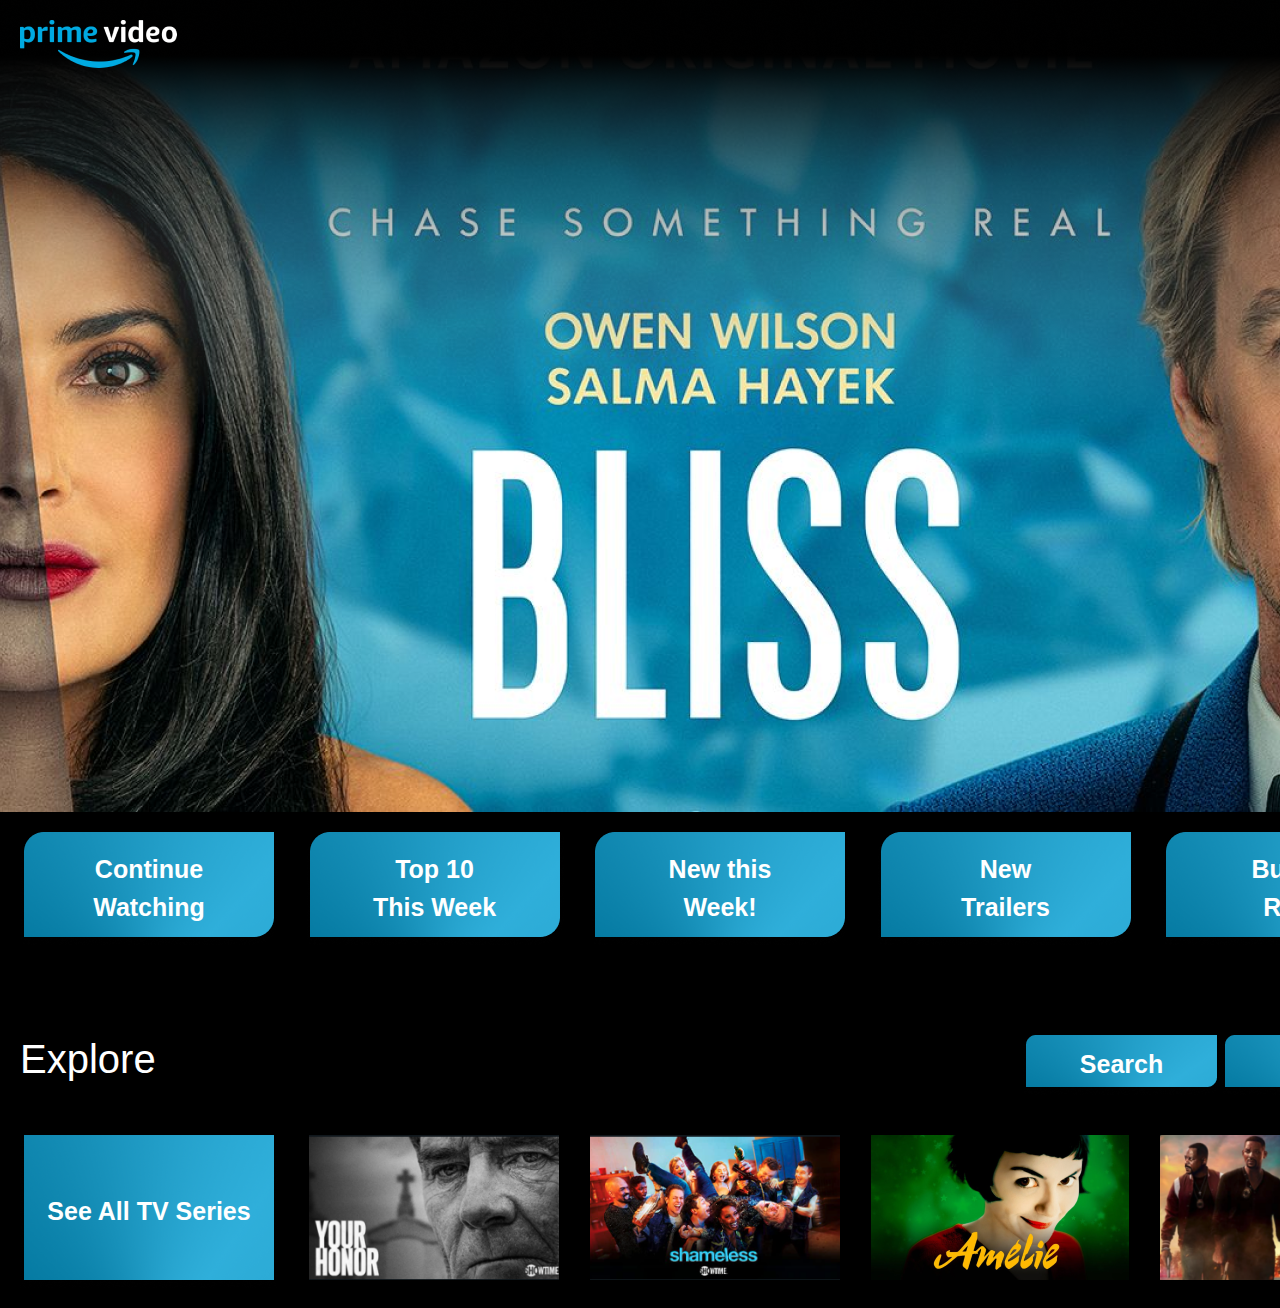
==== index.html @ 33a6c813 "updated HTML based on high fidelity prototype" ====
<!DOCTYPE html>
<html lang="en">
<head>
    <meta charset="UTF-8">
    <meta http-equiv="X-UA-Compatible" content="IE=edge">
    <meta name="viewport" content="width=device-width, initial-scale=1.0">

    <!-- Bootstrap CSS -->
    <link rel="stylesheet" href="https://stackpath.bootstrapcdn.com/bootstrap/4.4.1/css/bootstrap.min.css" integrity="sha384-Vkoo8x4CGsO3+Hhxv8T/Q5PaXtkKtu6ug5TOeNV6gBiFeWPGFN9MuhOf23Q9Ifjh" crossorigin="anonymous">
    <link rel="stylesheet" type="text/css" href="css/style.css">

    <title>Amazon Prime</title>
</head>
<body>
    <div class="main">
        <div class="hero">
            <div class="logo"><img src="images/logo.png"></div>
            <div class="settings"><img src="images/settings.png"></div>
        </div>
        <div class="featured">
            <div class="continuewatching"><a href="#">Continue<br/>Watching</a></div>
            <div class="top10thisweek"><a href="#">Top 10<br/>This Week</a></div>
            <div class="newthisweek"><a href="#">New this<br/>Week!</a></div>
            <div class="newtrailers"><a href="#">New<br/>Trailers</a></div>
            <div class="buyorrent"><a href="#">Buy or<br/>Rent</a></div>
        </div>
        <div class="topheader">
            <div class="topheaderexplore"><h1>Explore</h1></div>
            <div class="topheaderbuttons">
                <div class="search"><a href="#">Search</a></div>
                <div class="filter"><a href="#">Filter</a></div>
            </div>
        </div>
        <div class="tvseries">
            <div class="seealltvseries"><a href="#">See All TV Series</a></div>
            <div class="title"><img src="images/continueWatching/1.png"></div>
            <div class="title"><img src="images/continueWatching/2.png"></div>
            <div class="title"><img src="images/continueWatching/3.png"></div>
            <div class="title"><img src="images/continueWatching/4.png"></div>
        </div>


    </div>
    
    <script src="https://code.jquery.com/jquery-3.4.1.slim.min.js" integrity="sha384-J6qa4849blE2+poT4WnyKhv5vZF5SrPo0iEjwBvKU7imGFAV0wwj1yYfoRSJoZ+n" crossorigin="anonymous"></script>
    <script src="https://cdn.jsdelivr.net/npm/popper.js@1.16.0/dist/umd/popper.min.js" integrity="sha384-Q6E9RHvbIyZFJoft+2mJbHaEWldlvI9IOYy5n3zV9zzTtmI3UksdQRVvoxMfooAo" crossorigin="anonymous"></script>
    <script src="https://stackpath.bootstrapcdn.com/bootstrap/4.4.1/js/bootstrap.min.js" integrity="sha384-wfSDF2E50Y2D1uUdj0O3uMBJnjuUD4Ih7YwaYd1iqfktj0Uod8GCExl3Og8ifwB6" crossorigin="anonymous"></script>
</body>
</html>
---- css/style.css ----
/* our css*/



body {
    background-color: black;
    color: white;
}

.main {
    width: 1440px;
}

.hero {
    height: 812px;
    display: flex;
    flex-direction: row;
    align-items: flex-start;
    justify-content: space-between;
    padding: 20px;
    background-image: url(../images/hero.png);
}

.featured {
    display: flex;
    flex-direction: row;
    align-items: flex-start;
    justify-content: space-between;
    padding: 20px;
}

.featured a {
    font-size: 25px;
    color: white;
    font-weight: bold;
    text-align: center;
    text-decoration: none;

}

.continuewatching, .top10thisweek, .newthisweek, .newtrailers, .buyorrent {
    height: 113px;
    width: 258px;
    background-image: url(../images/lrgbutton.png);
    display: flex;
    align-items: center;
    justify-content: center;
    cursor: pointer;

}

.topheader {
    margin-top: 50px;
    display: flex;
    flex-direction: row;
    align-items: flex-start;
    justify-content: space-between;
    padding: 20px;

}

.topheaderbuttons {
    display: flex;
    flex-direction: row;
    align-items: flex-start;
    justify-content: flex-end; 
}

.topheaderbuttons a {
    font-size: 25px;
    color: white;
    font-weight: bold;
    text-align: center;
    text-decoration: none;

}

.search, .filter {
    background-image: url(../images/button.png);
    height: 60px;
    width: 199px;
    display: flex;
    align-items: center;
    justify-content: center;
    cursor: pointer;
}

.tvseries {
    display: flex;
    flex-direction: row;
    align-items: flex-start;
    justify-content: space-between;
    padding: 20px;
}

.tvseries a {
    font-size: 25px;
    color: white;
    font-weight: bold;
    text-align: center;
    text-decoration: none;

}

.seealltvseries {
    height: 153px;
    width: 258px;
    background-image: url(../images/seeall.png);
    display: flex;
    align-items: center;
    justify-content: center;
    cursor: pointer;

}
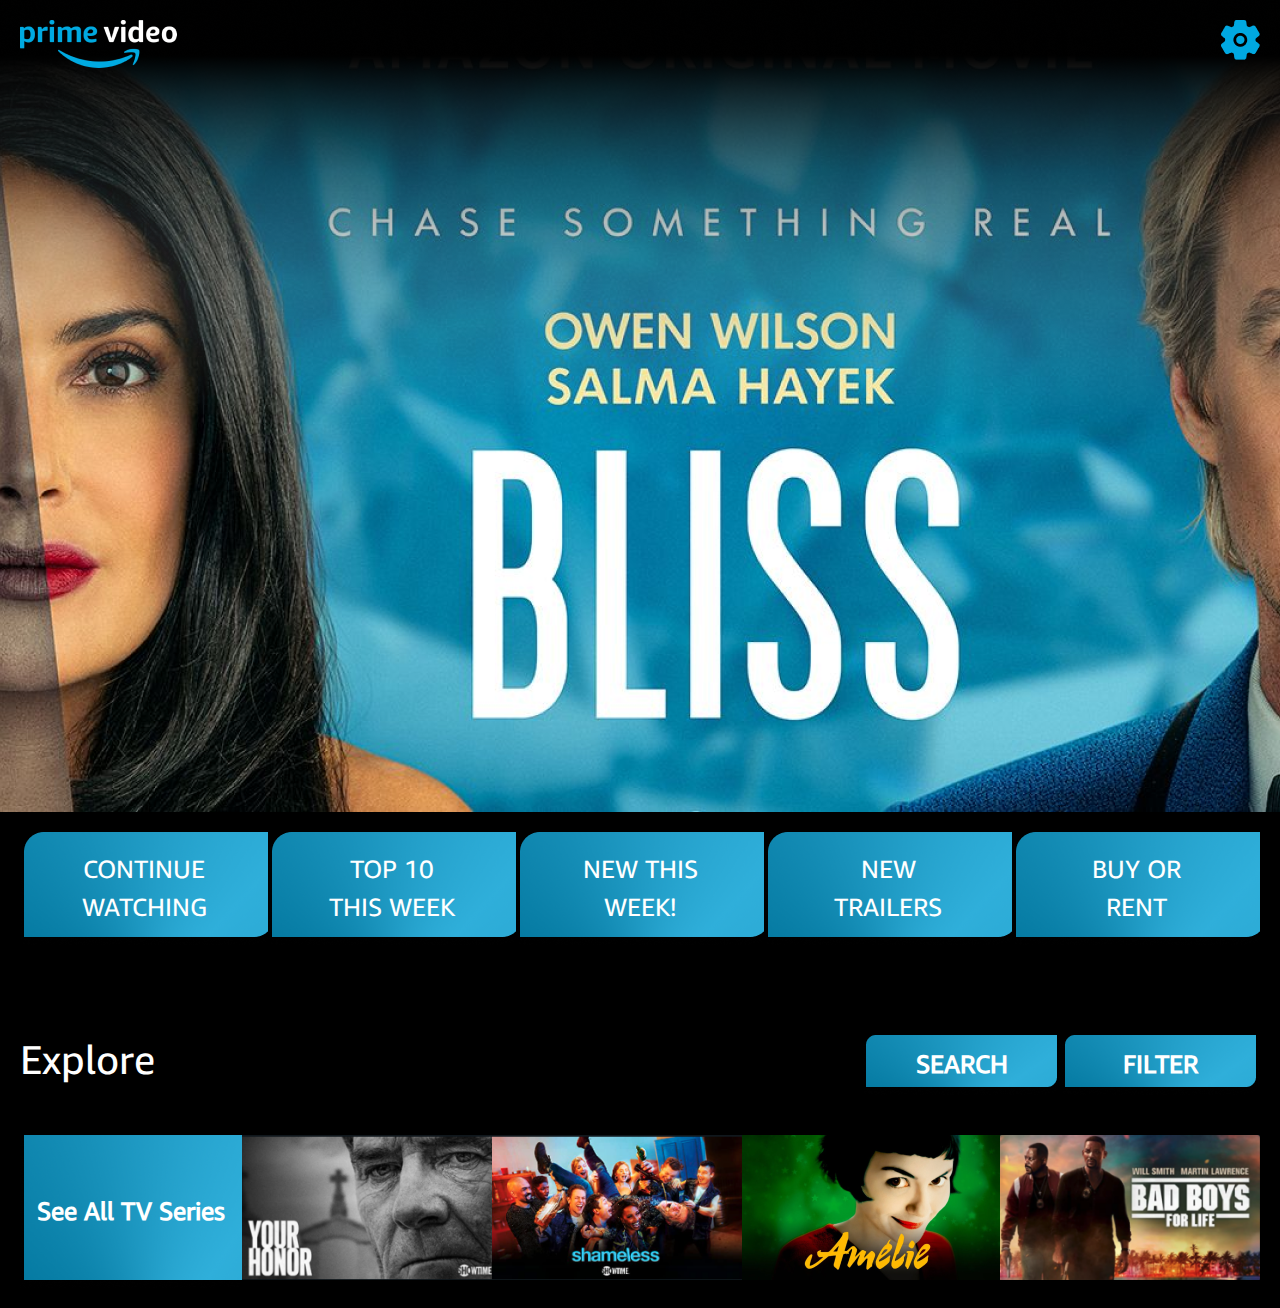
==== commit b0785dc1: "changed width for demonstration purposes" ====
--- a/index.html
+++ b/index.html
@@ -18,17 +18,17 @@
             <div class="settings"><img src="images/settings.png"></div>
         </div>
         <div class="featured">
-            <div class="continuewatching"><a href="#">Continue<br/>Watching</a></div>
-            <div class="top10thisweek"><a href="#">Top 10<br/>This Week</a></div>
-            <div class="newthisweek"><a href="#">New this<br/>Week!</a></div>
-            <div class="newtrailers"><a href="#">New<br/>Trailers</a></div>
-            <div class="buyorrent"><a href="#">Buy or<br/>Rent</a></div>
+            <div class="continuewatching"><a href="#">CONTINUE<br/>WATCHING</a></div>
+            <div class="top10thisweek"><a href="#">TOP 10<br/>THIS WEEK</a></div>
+            <div class="newthisweek"><a href="#">NEW THIS<br/>WEEK!</a></div>
+            <div class="newtrailers"><a href="#">NEW<br/>TRAILERS</a></div>
+            <div class="buyorrent"><a href="#">BUY OR<br/>RENT</a></div>
         </div>
         <div class="topheader">
             <div class="topheaderexplore"><h1>Explore</h1></div>
             <div class="topheaderbuttons">
-                <div class="search"><a href="#">Search</a></div>
-                <div class="filter"><a href="#">Filter</a></div>
+                <div class="search"><a href="#">SEARCH</a></div>
+                <div class="filter"><a href="#">FILTER</a></div>
             </div>
         </div>
         <div class="tvseries">
--- a/css/style.css
+++ b/css/style.css
@@ -1,14 +1,22 @@
 /* our css*/
 
-
+@font-face {
+    font-family: 'EmberRegular';
+    src: url('../images/webfonts/AmazonEmber_W_Rg.eot');
+    src: url('../images/webfonts/AmazonEmber_W_Rg.eot?#iefix') format('embedded-opentype'),
+         url('../images/webfonts/AmazonEmber_W_Rg.woff') format('woff');
+    font-weight: normal;
+    font-style: normal;
+}
 
 body {
     background-color: black;
     color: white;
+    font-family: 'EmberRegular';
 }
 
 .main {
-    width: 1440px;
+
 }
 
 .hero {
@@ -32,7 +40,7 @@
 .featured a {
     font-size: 25px;
     color: white;
-    font-weight: bold;
+
     text-align: center;
     text-decoration: none;
 
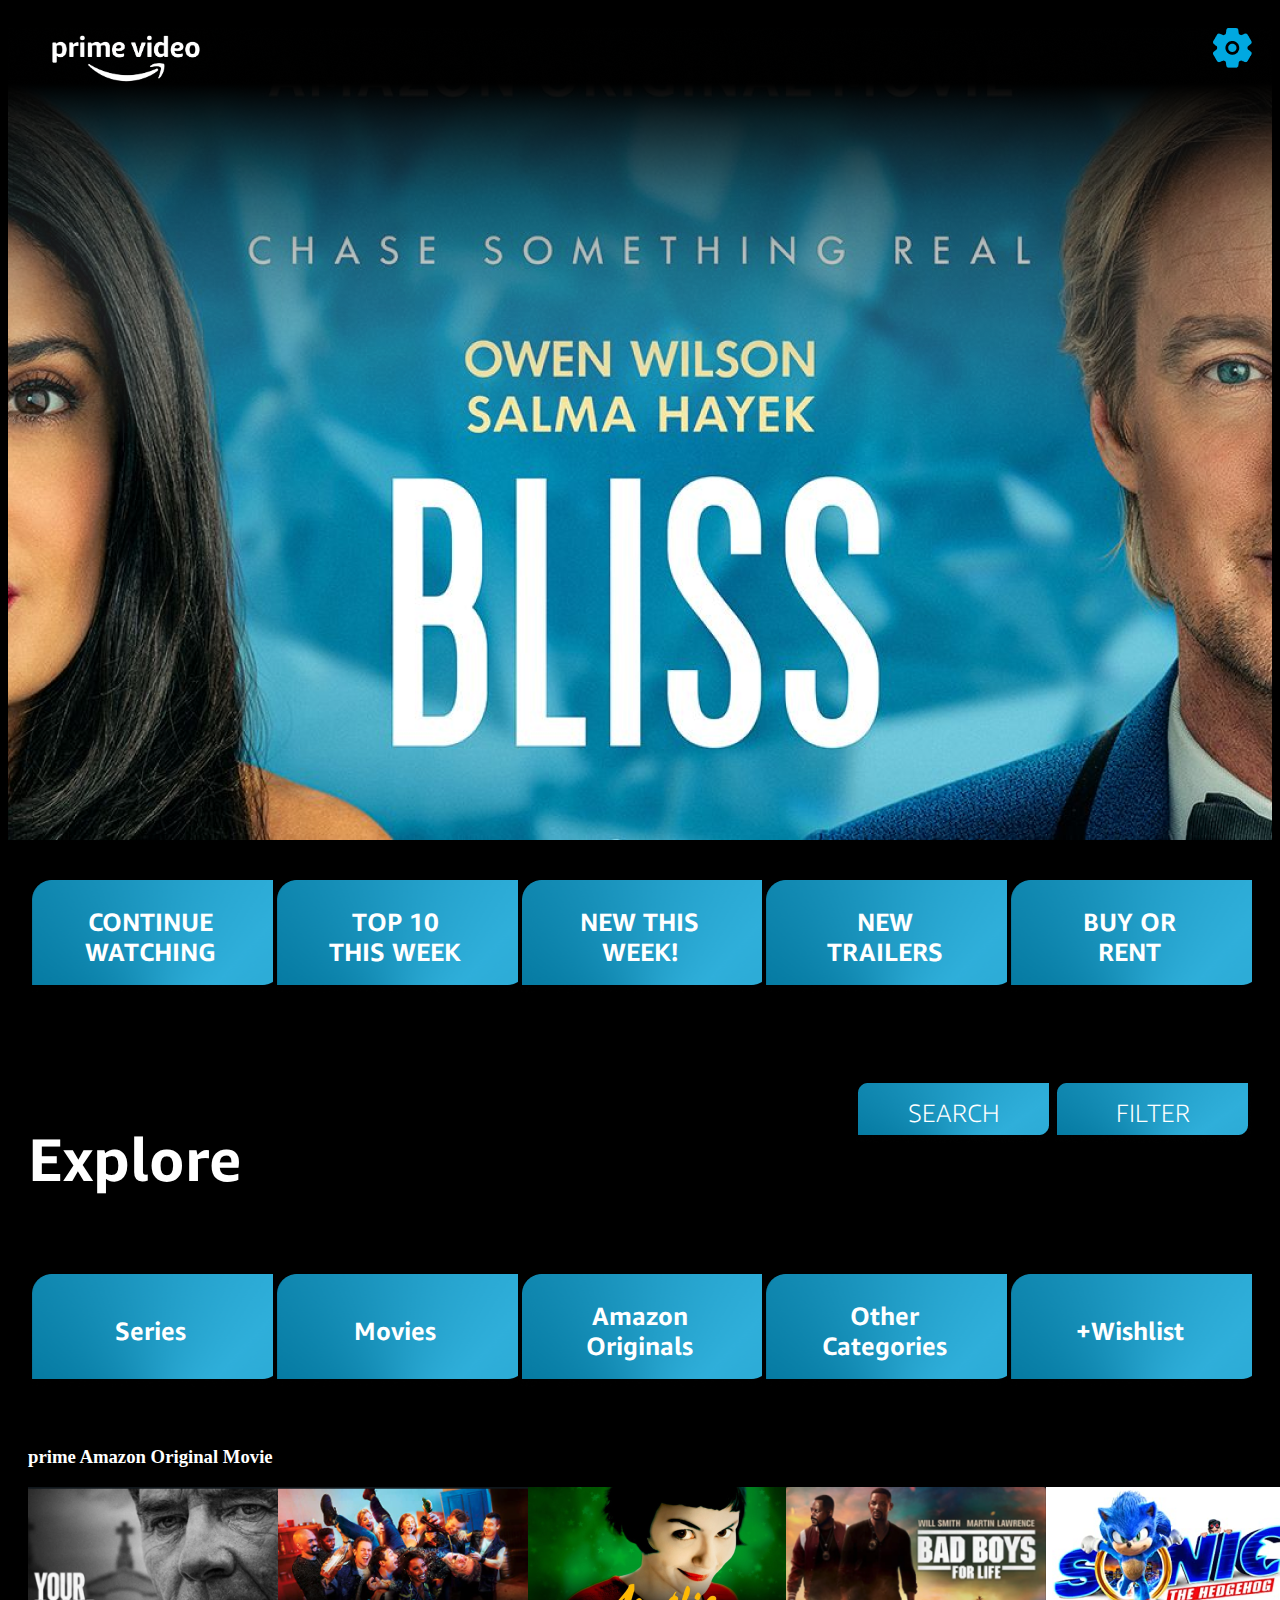
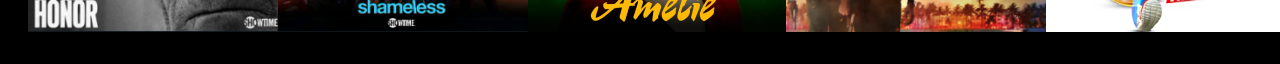
==== commit eb0b1477: "removed bootstrap, updated fonts and styling" ====
--- a/index.html
+++ b/index.html
@@ -5,8 +5,6 @@
     <meta http-equiv="X-UA-Compatible" content="IE=edge">
     <meta name="viewport" content="width=device-width, initial-scale=1.0">
 
-    <!-- Bootstrap CSS -->
-    <link rel="stylesheet" href="https://stackpath.bootstrapcdn.com/bootstrap/4.4.1/css/bootstrap.min.css" integrity="sha384-Vkoo8x4CGsO3+Hhxv8T/Q5PaXtkKtu6ug5TOeNV6gBiFeWPGFN9MuhOf23Q9Ifjh" crossorigin="anonymous">
     <link rel="stylesheet" type="text/css" href="css/style.css">
 
     <title>Amazon Prime</title>
@@ -18,11 +16,11 @@
             <div class="settings"><img src="images/settings.png"></div>
         </div>
         <div class="featured">
-            <div class="continuewatching"><a href="#">CONTINUE<br/>WATCHING</a></div>
-            <div class="top10thisweek"><a href="#">TOP 10<br/>THIS WEEK</a></div>
-            <div class="newthisweek"><a href="#">NEW THIS<br/>WEEK!</a></div>
-            <div class="newtrailers"><a href="#">NEW<br/>TRAILERS</a></div>
-            <div class="buyorrent"><a href="#">BUY OR<br/>RENT</a></div>
+            <div id="continuewatching" class="featuredButton"><a href="#">CONTINUE<br/>WATCHING</a></div>
+            <div id="top10thisweek" class="featuredButton"><a href="#">TOP 10<br/>THIS WEEK</a></div>
+            <div id="newthisweek" class="featuredButton"><a href="#">NEW THIS<br/>WEEK!</a></div>
+            <div id="newtrailers" class="featuredButton"><a href="#">NEW<br/>TRAILERS</a></div>
+            <div id="buyorrent" class="featuredButton"><a href="#">BUY OR<br/>RENT</a></div>
         </div>
         <div class="topheader">
             <div class="topheaderexplore"><h1>Explore</h1></div>
@@ -31,19 +29,29 @@
                 <div class="filter"><a href="#">FILTER</a></div>
             </div>
         </div>
-        <div class="tvseries">
-            <div class="seealltvseries"><a href="#">See All TV Series</a></div>
-            <div class="title"><img src="images/continueWatching/1.png"></div>
-            <div class="title"><img src="images/continueWatching/2.png"></div>
-            <div class="title"><img src="images/continueWatching/3.png"></div>
-            <div class="title"><img src="images/continueWatching/4.png"></div>
+
+        <div class="featured">
+            <div id="seriescategory" class="featuredButton"><a href="#">Series</a></div>
+            <div id="moviescategory" class="featuredButton"><a href="#">Movies</a></div>
+            <div id="originalscategory" class="featuredButton"><a href="#">Amazon<br/>Originals</a></div>
+            <div id="othercategory" class="featuredButton"><a href="#">Other<br/>Categories</a></div>
+            <div id="wishlist" class="featuredButton"><a href="#">+Wishlist</a></div>
+        </div>
+
+        <div class="titlecontainer">
+            <h3><span class="primestyle">prime</span> Amazon Original Movie</h3>
+            <div class="titlelistings">
+                <div class="title"><img src="images/continueWatching/1.png"></div>
+                <div class="title"><img src="images/continueWatching/2.png"></div>
+                <div class="title"><img src="images/continueWatching/3.png"></div>
+                <div class="title"><img src="images/continueWatching/4.png"></div>
+                <div class="title"><img src="images/continueWatching/5.png"></div>
+            </div>
         </div>
 
 
     </div>
     
-    <script src="https://code.jquery.com/jquery-3.4.1.slim.min.js" integrity="sha384-J6qa4849blE2+poT4WnyKhv5vZF5SrPo0iEjwBvKU7imGFAV0wwj1yYfoRSJoZ+n" crossorigin="anonymous"></script>
-    <script src="https://cdn.jsdelivr.net/npm/popper.js@1.16.0/dist/umd/popper.min.js" integrity="sha384-Q6E9RHvbIyZFJoft+2mJbHaEWldlvI9IOYy5n3zV9zzTtmI3UksdQRVvoxMfooAo" crossorigin="anonymous"></script>
-    <script src="https://stackpath.bootstrapcdn.com/bootstrap/4.4.1/js/bootstrap.min.js" integrity="sha384-wfSDF2E50Y2D1uUdj0O3uMBJnjuUD4Ih7YwaYd1iqfktj0Uod8GCExl3Og8ifwB6" crossorigin="anonymous"></script>
+
 </body>
 </html>--- a/css/style.css
+++ b/css/style.css
@@ -4,7 +4,28 @@
     font-family: 'EmberRegular';
     src: url('../images/webfonts/AmazonEmber_W_Rg.eot');
     src: url('../images/webfonts/AmazonEmber_W_Rg.eot?#iefix') format('embedded-opentype'),
-         url('../images/webfonts/AmazonEmber_W_Rg.woff') format('woff');
+         url('../images/webfonts/AmazonEmber_W_Rg.woff') format('woff'),
+         url('../images/webfonts/AmazonEmber_W_Rg.woff2') format('woff2');
+    font-weight: normal;
+    font-style: normal;
+}
+
+@font-face {
+    font-family: 'EmberMedium';
+    src: url('../images/webfonts/AmazonEmber_W_Bd.eot');
+    src: url('../images/webfonts/AmazonEmber_W_Bd.eot?#iefix') format('embedded-opentype'),
+         url('../images/webfonts/AmazonEmber_W_Bd.woff') format('woff'),
+         url('../images/webfonts/AmazonEmber_W_Bd.woff2') format('woff2');
+    font-weight: normal;
+    font-style: normal;
+}
+
+@font-face {
+    font-family: 'EmberLight';
+    src: url('../images/webfonts/AmazonEmber_W_Lt.eot');
+    src: url('../images/webfonts/AmazonEmber_W_Lt.eot?#iefix') format('embedded-opentype'),
+         url('../images/webfonts/AmazonEmber_W_Lt.woff') format('woff'),
+         url('../images/webfonts/AmazonEmber_W_Lt.woff2') format('woff2');
     font-weight: normal;
     font-style: normal;
 }
@@ -12,10 +33,6 @@
 body {
     background-color: black;
     color: white;
-    font-family: 'EmberRegular';
-}
-
-.main {
 
 }
 
@@ -27,6 +44,12 @@
     justify-content: space-between;
     padding: 20px;
     background-image: url(../images/hero.png);
+    background-repeat: no-repeat;
+    background-position: center;
+}
+
+.logo img {
+    height: 61px;
 }
 
 .featured {
@@ -40,13 +63,13 @@
 .featured a {
     font-size: 25px;
     color: white;
-
+    font-family: 'EmberMedium', Helvetica, Arial, sans-serif;
     text-align: center;
     text-decoration: none;
 
 }
 
-.continuewatching, .top10thisweek, .newthisweek, .newtrailers, .buyorrent {
+.featuredButton {
     height: 113px;
     width: 258px;
     background-image: url(../images/lrgbutton.png);
@@ -54,6 +77,7 @@
     align-items: center;
     justify-content: center;
     cursor: pointer;
+
 
 }
 
@@ -67,6 +91,11 @@
 
 }
 
+.topheader H1 {
+    font-family: 'EmberMedium', Helvetica, Arial, sans-serif;
+    font-size: 60px;
+}
+
 .topheaderbuttons {
     display: flex;
     flex-direction: row;
@@ -77,9 +106,9 @@
 .topheaderbuttons a {
     font-size: 25px;
     color: white;
-    font-weight: bold;
     text-align: center;
     text-decoration: none;
+    font-family: 'EmberLight', Helvetica, Arial, sans-serif;
 
 }
 
@@ -93,22 +122,19 @@
     cursor: pointer;
 }
 
-.tvseries {
+.titlecontainer {
+    padding: 20px;
+}
+
+.titlelistings {
     display: flex;
     flex-direction: row;
     align-items: flex-start;
     justify-content: space-between;
-    padding: 20px;
+
 }
 
-.tvseries a {
-    font-size: 25px;
-    color: white;
-    font-weight: bold;
-    text-align: center;
-    text-decoration: none;
 
-}
 
 .seealltvseries {
     height: 153px;
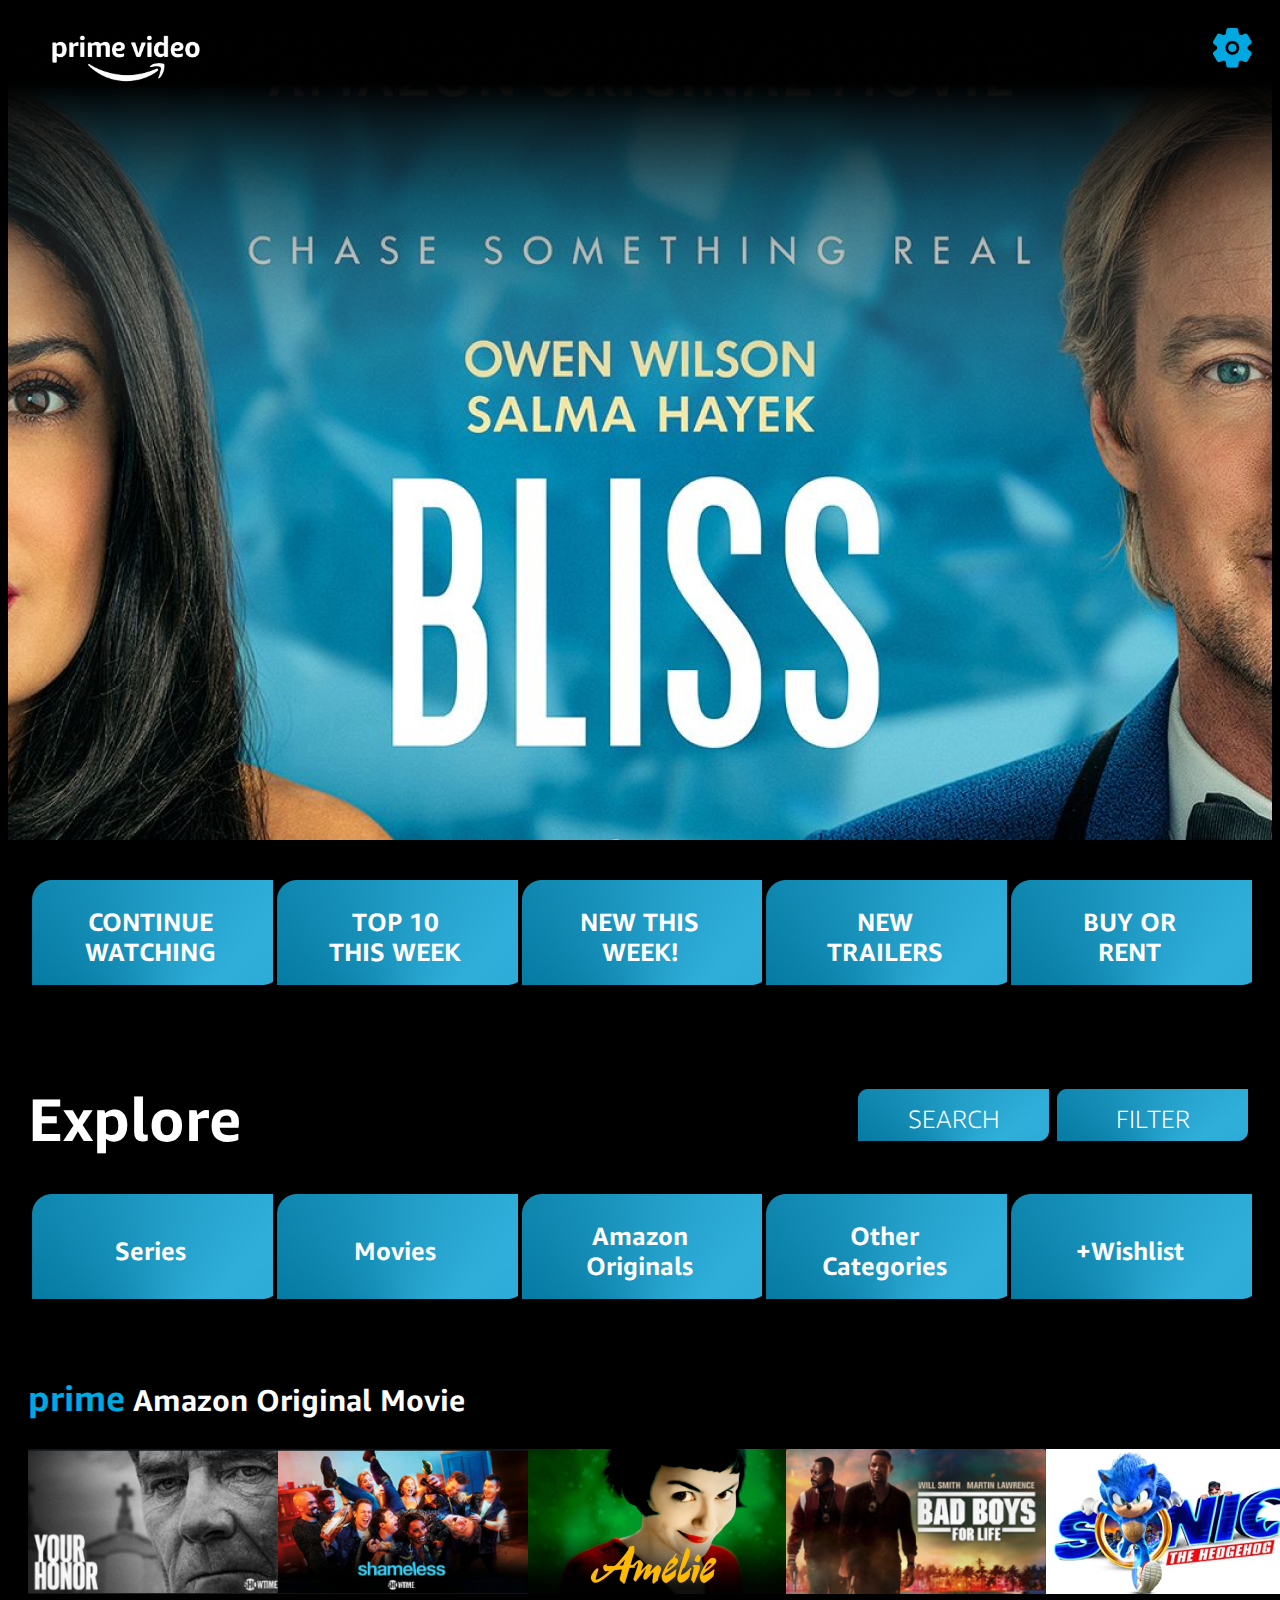
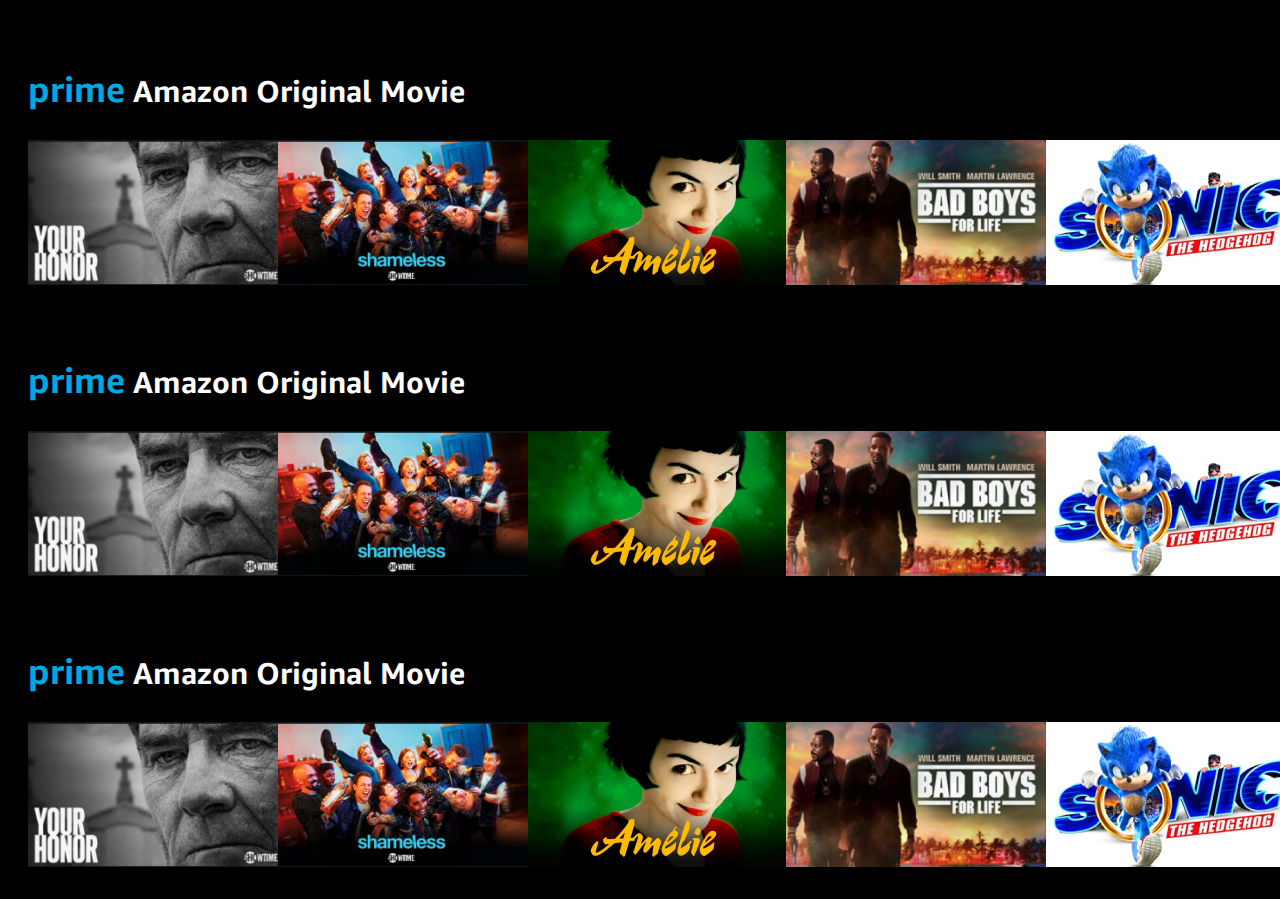
==== commit 778f1542: "additional styling" ====
--- a/index.html
+++ b/index.html
@@ -49,6 +49,39 @@
             </div>
         </div>
 
+        <div class="titlecontainer">
+            <h3><span class="primestyle">prime</span> Amazon Original Movie</h3>
+            <div class="titlelistings">
+                <div class="title"><img src="images/continueWatching/1.png"></div>
+                <div class="title"><img src="images/continueWatching/2.png"></div>
+                <div class="title"><img src="images/continueWatching/3.png"></div>
+                <div class="title"><img src="images/continueWatching/4.png"></div>
+                <div class="title"><img src="images/continueWatching/5.png"></div>
+            </div>
+        </div>
+
+        <div class="titlecontainer">
+            <h3><span class="primestyle">prime</span> Amazon Original Movie</h3>
+            <div class="titlelistings">
+                <div class="title"><img src="images/continueWatching/1.png"></div>
+                <div class="title"><img src="images/continueWatching/2.png"></div>
+                <div class="title"><img src="images/continueWatching/3.png"></div>
+                <div class="title"><img src="images/continueWatching/4.png"></div>
+                <div class="title"><img src="images/continueWatching/5.png"></div>
+            </div>
+        </div>
+
+        <div class="titlecontainer">
+            <h3><span class="primestyle">prime</span> Amazon Original Movie</h3>
+            <div class="titlelistings">
+                <div class="title"><img src="images/continueWatching/1.png"></div>
+                <div class="title"><img src="images/continueWatching/2.png"></div>
+                <div class="title"><img src="images/continueWatching/3.png"></div>
+                <div class="title"><img src="images/continueWatching/4.png"></div>
+                <div class="title"><img src="images/continueWatching/5.png"></div>
+            </div>
+        </div>
+
 
     </div>
     
--- a/css/style.css
+++ b/css/style.css
@@ -85,7 +85,7 @@
     margin-top: 50px;
     display: flex;
     flex-direction: row;
-    align-items: flex-start;
+    align-items: center;
     justify-content: space-between;
     padding: 20px;
 
@@ -94,6 +94,8 @@
 .topheader H1 {
     font-family: 'EmberMedium', Helvetica, Arial, sans-serif;
     font-size: 60px;
+    margin: 0px;
+    padding: 0px;
 }
 
 .topheaderbuttons {
@@ -126,6 +128,12 @@
     padding: 20px;
 }
 
+.titlecontainer H3 {
+    font-family: 'EmberMedium', Helvetica, Arial, sans-serif;
+    font-weight: normal;
+    font-size: 30px;
+}
+
 .titlelistings {
     display: flex;
     flex-direction: row;
@@ -145,4 +153,9 @@
     justify-content: center;
     cursor: pointer;
 
+}
+
+.primestyle {
+    color: #00A8E1;
+    font-size: 35px;
 }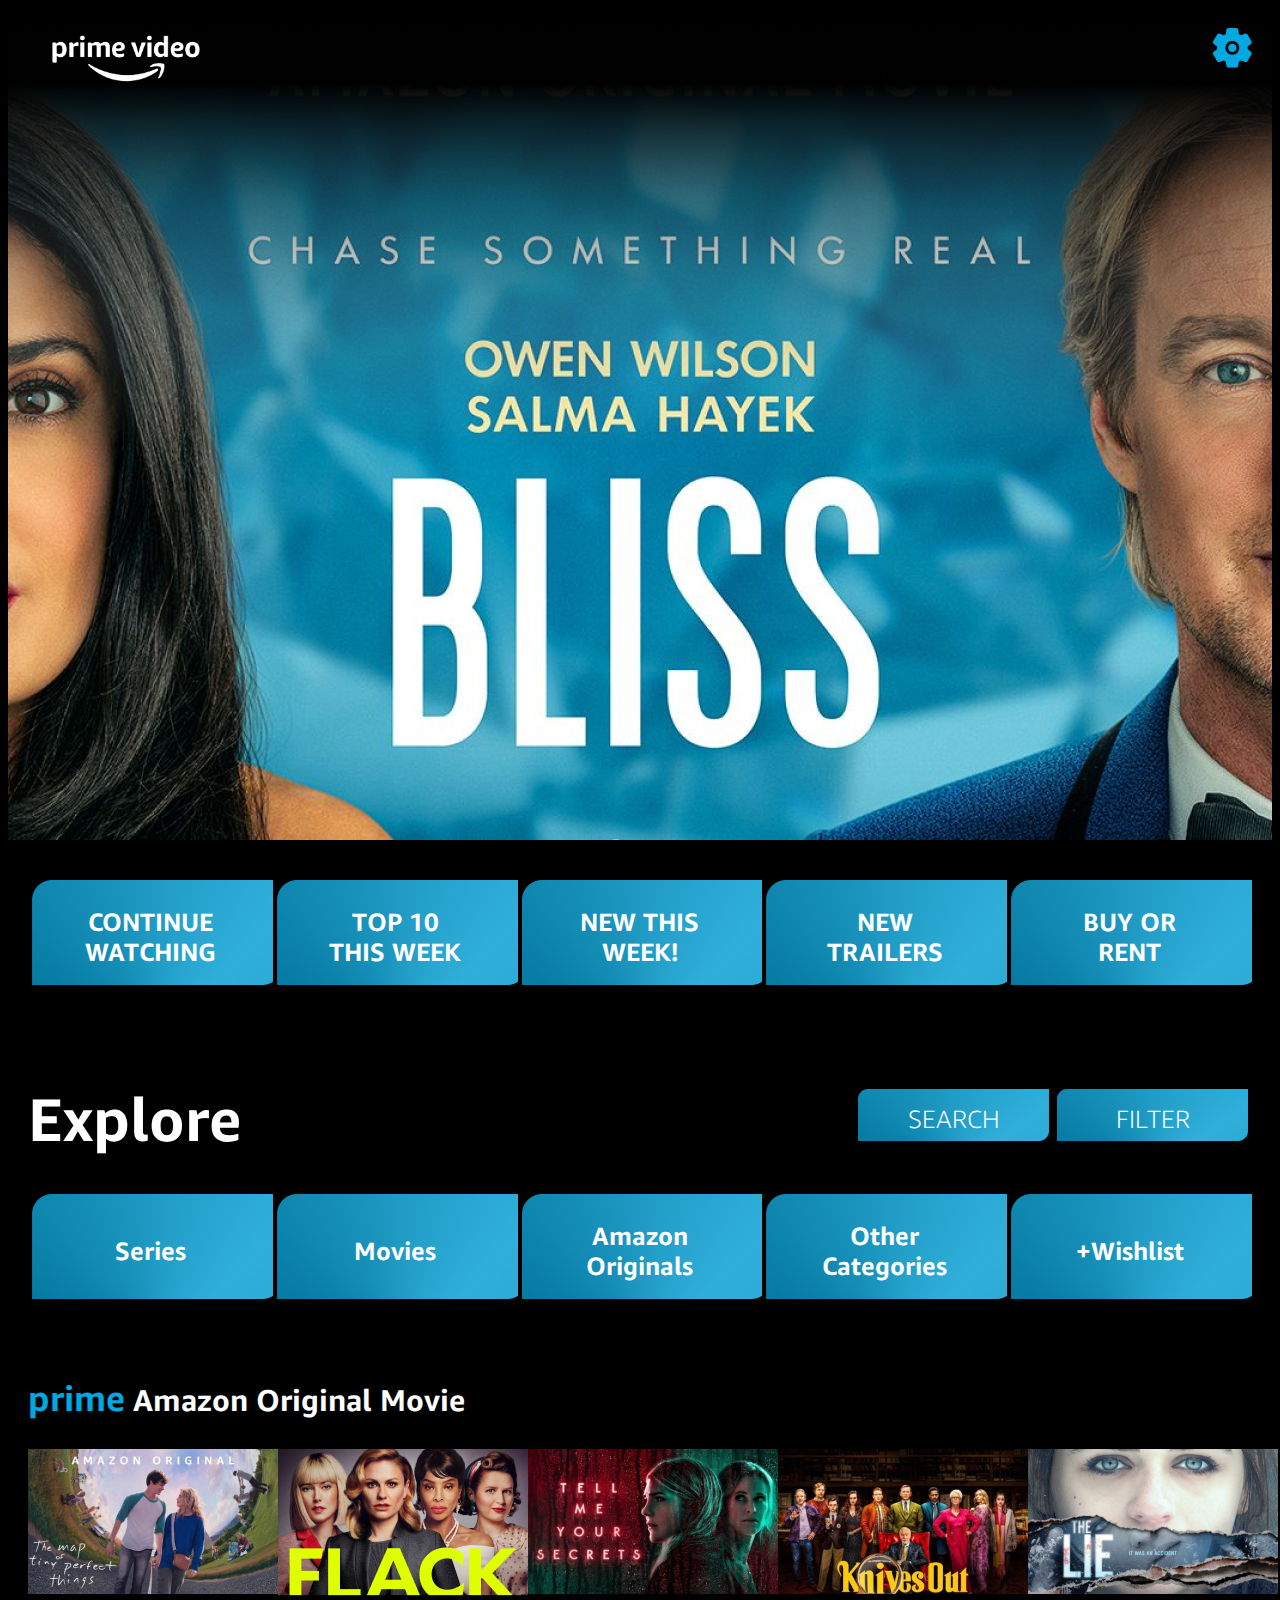
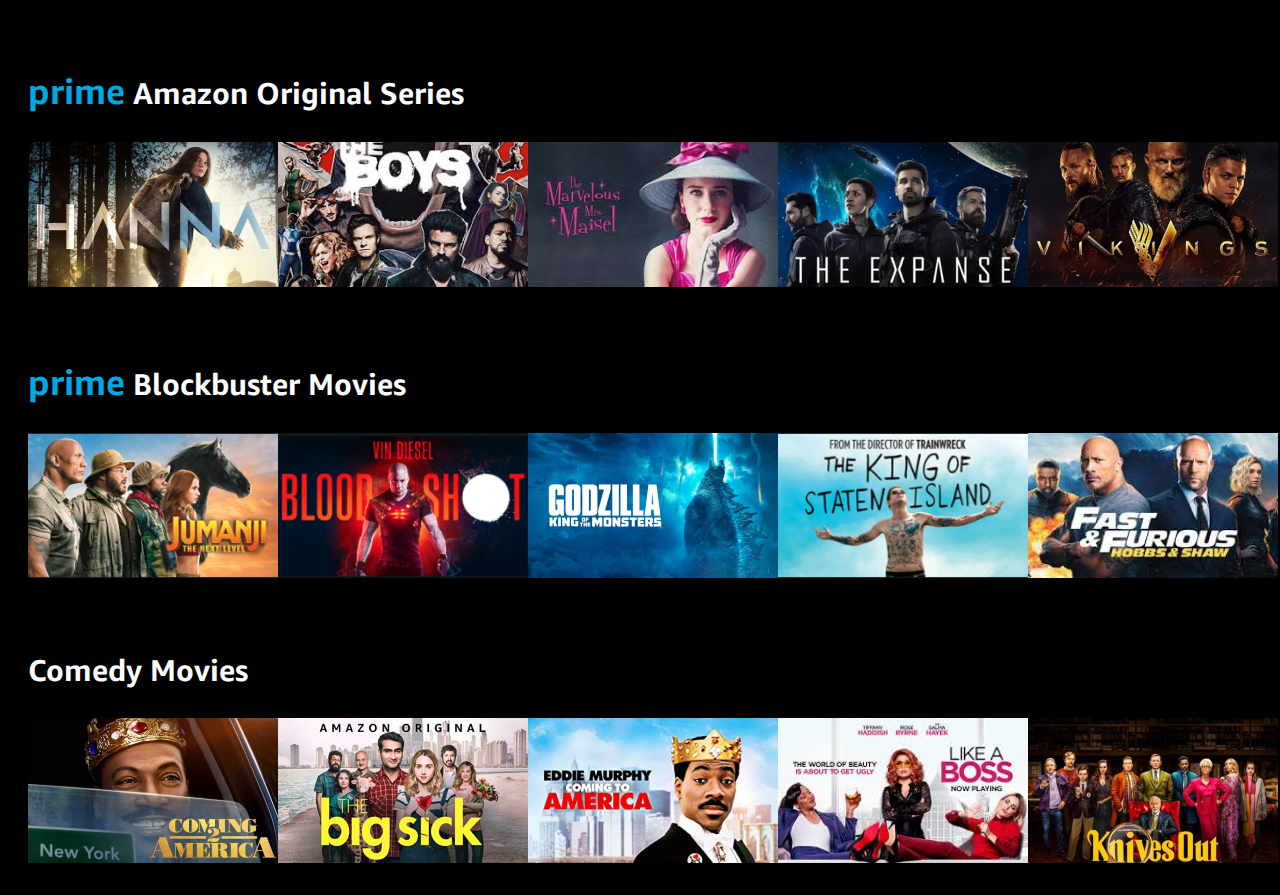
==== commit 93c7087a: "final home page" ====
--- a/index.html
+++ b/index.html
@@ -41,46 +41,47 @@
         <div class="titlecontainer">
             <h3><span class="primestyle">prime</span> Amazon Original Movie</h3>
             <div class="titlelistings">
-                <div class="title"><img src="images/continueWatching/1.png"></div>
-                <div class="title"><img src="images/continueWatching/2.png"></div>
-                <div class="title"><img src="images/continueWatching/3.png"></div>
-                <div class="title"><img src="images/continueWatching/4.png"></div>
-                <div class="title"><img src="images/continueWatching/5.png"></div>
+                <div class="title"><img src="images/originalMovie/1.png"></div>
+                <div class="title"><img src="images/originalMovie/2.png"></div>
+                <div class="title"><img src="images/originalMovie/3.png"></div>
+                <div class="title"><img src="images/originalMovie/4.png"></div>
+                <div class="title"><img src="images/originalMovie/5.png"></div>
             </div>
         </div>
 
         <div class="titlecontainer">
-            <h3><span class="primestyle">prime</span> Amazon Original Movie</h3>
+            <h3><span class="primestyle">prime</span> Amazon Original Series</h3>
             <div class="titlelistings">
-                <div class="title"><img src="images/continueWatching/1.png"></div>
-                <div class="title"><img src="images/continueWatching/2.png"></div>
-                <div class="title"><img src="images/continueWatching/3.png"></div>
-                <div class="title"><img src="images/continueWatching/4.png"></div>
-                <div class="title"><img src="images/continueWatching/5.png"></div>
+                <div class="title"><img src="images/originalSeries/1.png"></div>
+                <div class="title"><img src="images/originalSeries/2.png"></div>
+                <div class="title"><img src="images/originalSeries/3.png"></div>
+                <div class="title"><img src="images/originalSeries/4.png"></div>
+                <div class="title"><img src="images/originalSeries/5.png"></div>
             </div>
         </div>
 
         <div class="titlecontainer">
-            <h3><span class="primestyle">prime</span> Amazon Original Movie</h3>
+            <h3><span class="primestyle">prime</span> Blockbuster Movies</h3>
             <div class="titlelistings">
-                <div class="title"><img src="images/continueWatching/1.png"></div>
-                <div class="title"><img src="images/continueWatching/2.png"></div>
-                <div class="title"><img src="images/continueWatching/3.png"></div>
-                <div class="title"><img src="images/continueWatching/4.png"></div>
-                <div class="title"><img src="images/continueWatching/5.png"></div>
+                <div class="title"><img src="images/blockbusterMovies/1.png"></div>
+                <div class="title"><img src="images/blockbusterMovies/2.png"></div>
+                <div class="title"><img src="images/blockbusterMovies/3.png"></div>
+                <div class="title"><img src="images/blockbusterMovies/4.png"></div>
+                <div class="title"><img src="images/blockbusterMovies/5.png"></div>
             </div>
         </div>
 
         <div class="titlecontainer">
-            <h3><span class="primestyle">prime</span> Amazon Original Movie</h3>
+            <h3>Comedy Movies</h3>
             <div class="titlelistings">
-                <div class="title"><img src="images/continueWatching/1.png"></div>
-                <div class="title"><img src="images/continueWatching/2.png"></div>
-                <div class="title"><img src="images/continueWatching/3.png"></div>
-                <div class="title"><img src="images/continueWatching/4.png"></div>
-                <div class="title"><img src="images/continueWatching/5.png"></div>
+                <div class="title"><img src="images/comedyMovies/1.png"></div>
+                <div class="title"><img src="images/comedyMovies/2.png"></div>
+                <div class="title"><img src="images/comedyMovies/3.png"></div>
+                <div class="title"><img src="images/comedyMovies/4.png"></div>
+                <div class="title"><img src="images/comedyMovies/5.png"></div>
             </div>
         </div>
+
 
 
     </div>
--- a/css/style.css
+++ b/css/style.css
@@ -142,6 +142,10 @@
 
 }
 
+.title {
+    cursor: pointer;
+}
+
 
 
 .seealltvseries {
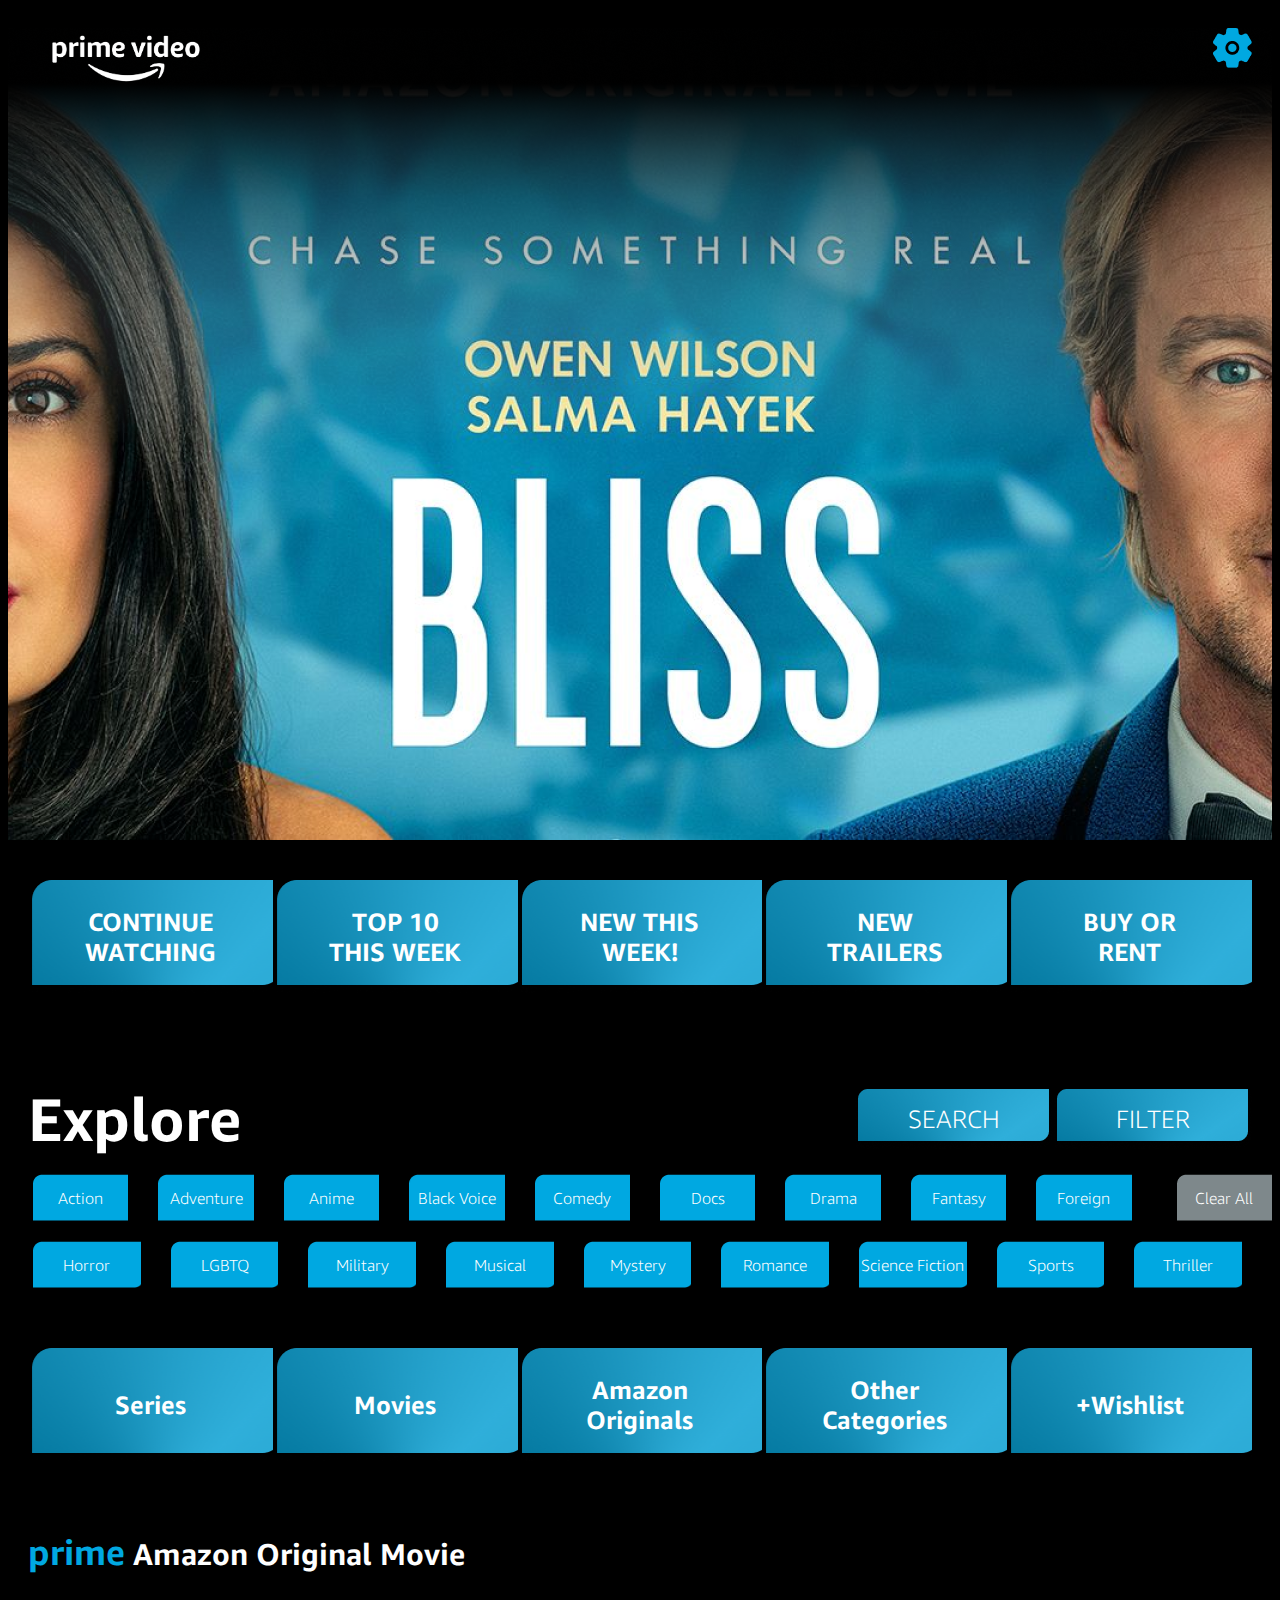
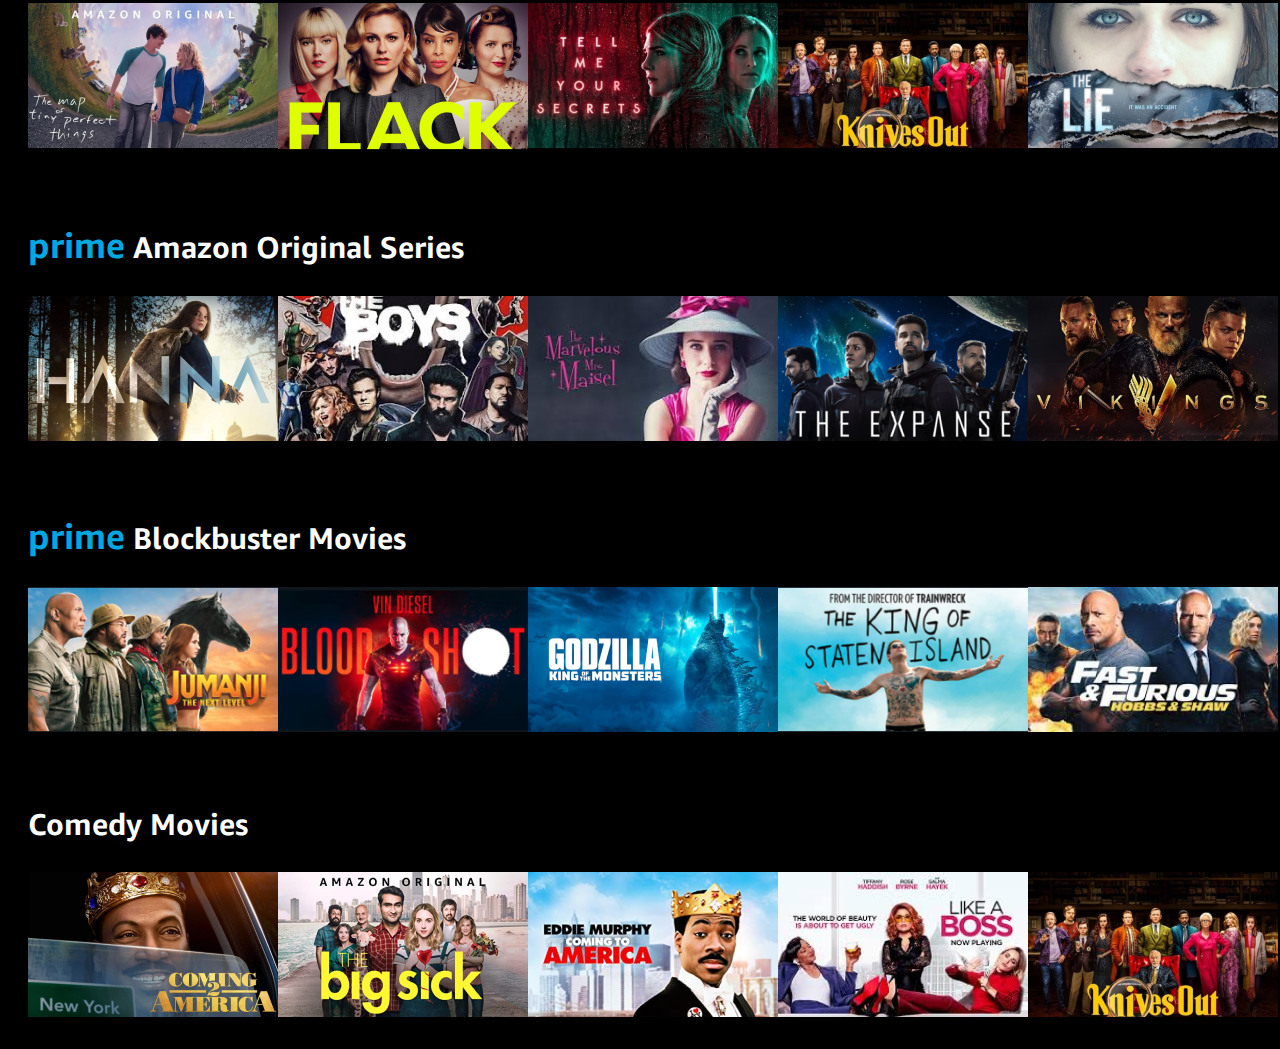
==== commit 3c7af88a: "added filter categories to layout" ====
--- a/index.html
+++ b/index.html
@@ -27,6 +27,32 @@
             <div class="topheaderbuttons">
                 <div class="search"><a href="#">SEARCH</a></div>
                 <div class="filter"><a href="#">FILTER</a></div>
+            </div>
+        </div>
+
+        <div class="filtercontainer">
+            <div class="filterrow1">
+                <div id="actionfilter" class="filterbutton">Action</div>
+                <div id="adventurefilter" class="filterbutton">Adventure</div>                
+                <div id="animefilter" class="filterbutton">Anime</div>
+                <div id="blackvoicefilter" class="filterbutton">Black Voice</div>
+                <div id="comedyfilter" class="filterbutton">Comedy</div>
+                <div id="docsfilter" class="filterbutton">Docs</div>
+                <div id="dramafilter" class="filterbutton">Drama</div>
+                <div id="fantasyfilter" class="filterbutton">Fantasy</div>
+                <div id="foreignfilter" class="filterbutton">Foreign</div>
+                <div id="clearall" class="clearbutton">Clear All</div>
+            </div>
+            <div class="filterrow2">
+                <div id="horrorfilter" class="filterbutton">Horror</div>
+                <div id="lgbtqfilter" class="filterbutton">LGBTQ</div>                
+                <div id="militaryfilter" class="filterbutton">Military</div>
+                <div id="musicalfilter" class="filterbutton">Musical</div>
+                <div id="mysteryfilter" class="filterbutton">Mystery</div>
+                <div id="romancefilter" class="filterbutton">Romance</div>
+                <div id="scififilter" class="filterbutton">Science Fiction</div>
+                <div id="sportsfilter" class="filterbutton">Sports</div>
+                <div id="thrillerfilter" class="filterbutton">Thriller</div>
             </div>
         </div>
 
--- a/css/style.css
+++ b/css/style.css
@@ -124,6 +124,53 @@
     cursor: pointer;
 }
 
+.filtercontainer {
+    padding-left: 25px;
+}
+
+.filterrow1 {
+    display: flex;
+    flex-direction: row;
+    align-items: flex-start;
+    justify-content: flex-start;
+    margin-bottom: 20px;
+
+}
+
+.filterrow2 {
+    display: flex;
+    flex-direction: row;
+    align-items: flex-start;
+    justify-content: flex-start;
+    margin-bottom: 40px;
+
+}
+
+
+.filterbutton {
+    background-image: url(../images/filterbutton.png);   
+    height: 47px;
+    width: 110px;
+    margin-right: 30px;
+    display: flex;
+    align-items: center;
+    justify-content: center;
+    cursor: pointer;
+    font-family: 'EmberLight', Helvetica, Arial, sans-serif;
+}
+
+.clearbutton {
+    background-image: url(../images/clearbutton.png);   
+    height: 47px;
+    width: 110px;
+    margin-left: 15px;
+    display: flex;
+    align-items: center;
+    justify-content: center;
+    cursor: pointer;
+    font-family: 'EmberLight', Helvetica, Arial, sans-serif;
+}
+
 .titlecontainer {
     padding: 20px;
 }
@@ -145,8 +192,6 @@
 .title {
     cursor: pointer;
 }
-
-
 
 .seealltvseries {
     height: 153px;
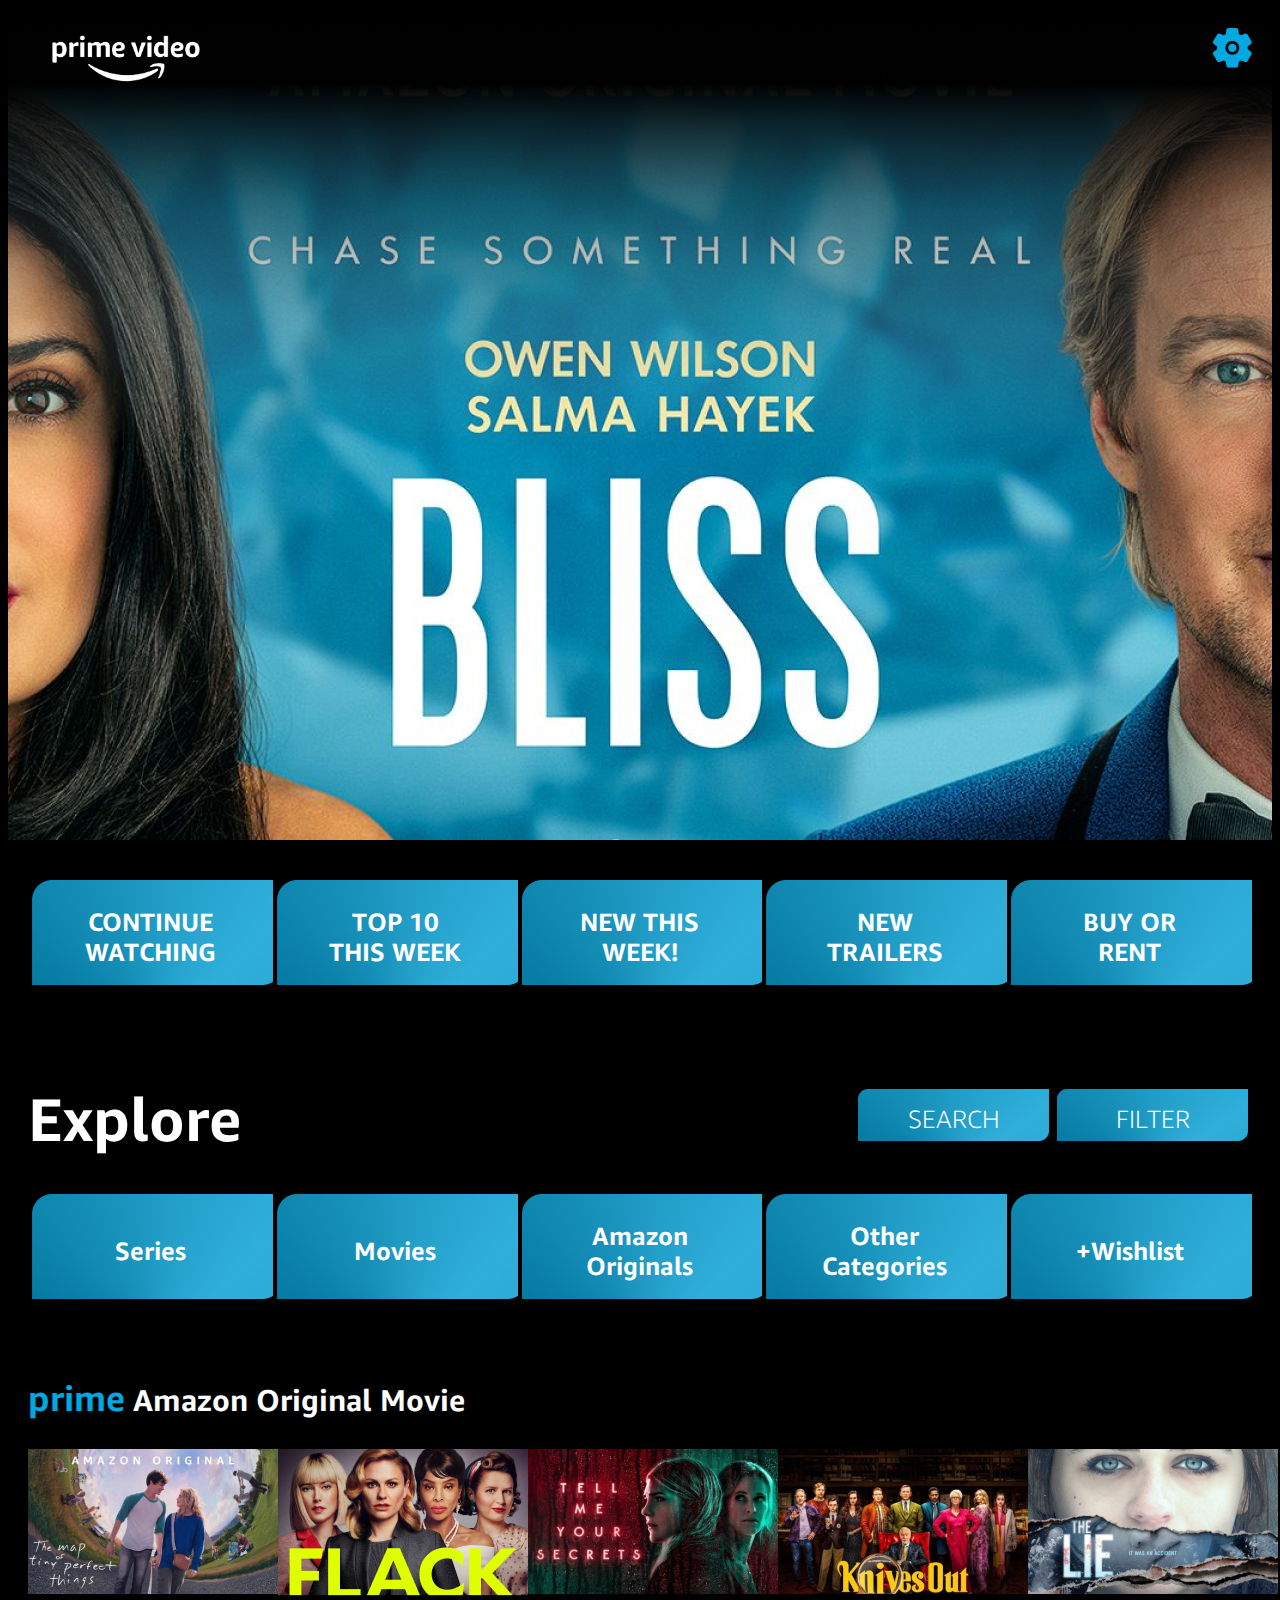
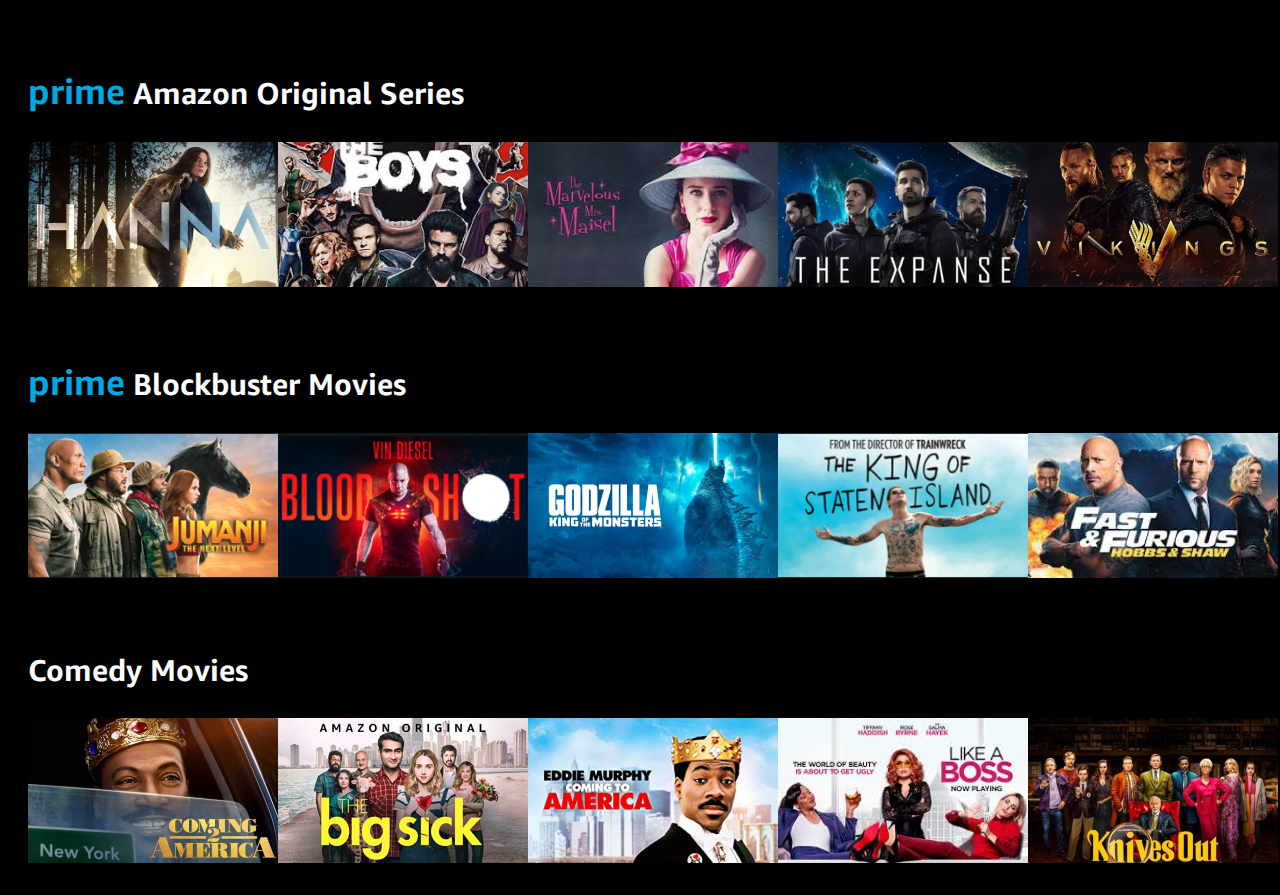
==== commit c28c231b: "added jquery slider effect" ====
--- a/index.html
+++ b/index.html
@@ -6,7 +6,8 @@
     <meta name="viewport" content="width=device-width, initial-scale=1.0">
 
     <link rel="stylesheet" type="text/css" href="css/style.css">
-
+    <script src="https://ajax.googleapis.com/ajax/libs/jquery/3.5.1/jquery.min.js"></script>
+    <script src="js/javascript.js"></script>
     <title>Amazon Prime</title>
 </head>
 <body>
@@ -25,12 +26,12 @@
         <div class="topheader">
             <div class="topheaderexplore"><h1>Explore</h1></div>
             <div class="topheaderbuttons">
-                <div class="search"><a href="#">SEARCH</a></div>
-                <div class="filter"><a href="#">FILTER</a></div>
+                <div class="search">SEARCH</div>
+                <div id="filter" class="filter">FILTER</div>
             </div>
         </div>
 
-        <div class="filtercontainer">
+        <div class="filtercontainer" id="filtercontainer">
             <div class="filterrow1">
                 <div id="actionfilter" class="filterbutton">Action</div>
                 <div id="adventurefilter" class="filterbutton">Adventure</div>                
--- a/css/style.css
+++ b/css/style.css
@@ -1,4 +1,3 @@
-/* our css*/
 
 @font-face {
     font-family: 'EmberRegular';
@@ -105,27 +104,24 @@
     justify-content: flex-end; 
 }
 
-.topheaderbuttons a {
+.search, .filter {
+    background-image: url(../images/button.png);
+    height: 60px;
+    width: 199px;
+    display: flex;
+    align-items: center;
+    justify-content: center;
+    cursor: pointer;
     font-size: 25px;
     color: white;
     text-align: center;
     text-decoration: none;
     font-family: 'EmberLight', Helvetica, Arial, sans-serif;
-
-}
-
-.search, .filter {
-    background-image: url(../images/button.png);
-    height: 60px;
-    width: 199px;
-    display: flex;
-    align-items: center;
-    justify-content: center;
-    cursor: pointer;
 }
 
 .filtercontainer {
     padding-left: 25px;
+    display: none;
 }
 
 .filterrow1 {
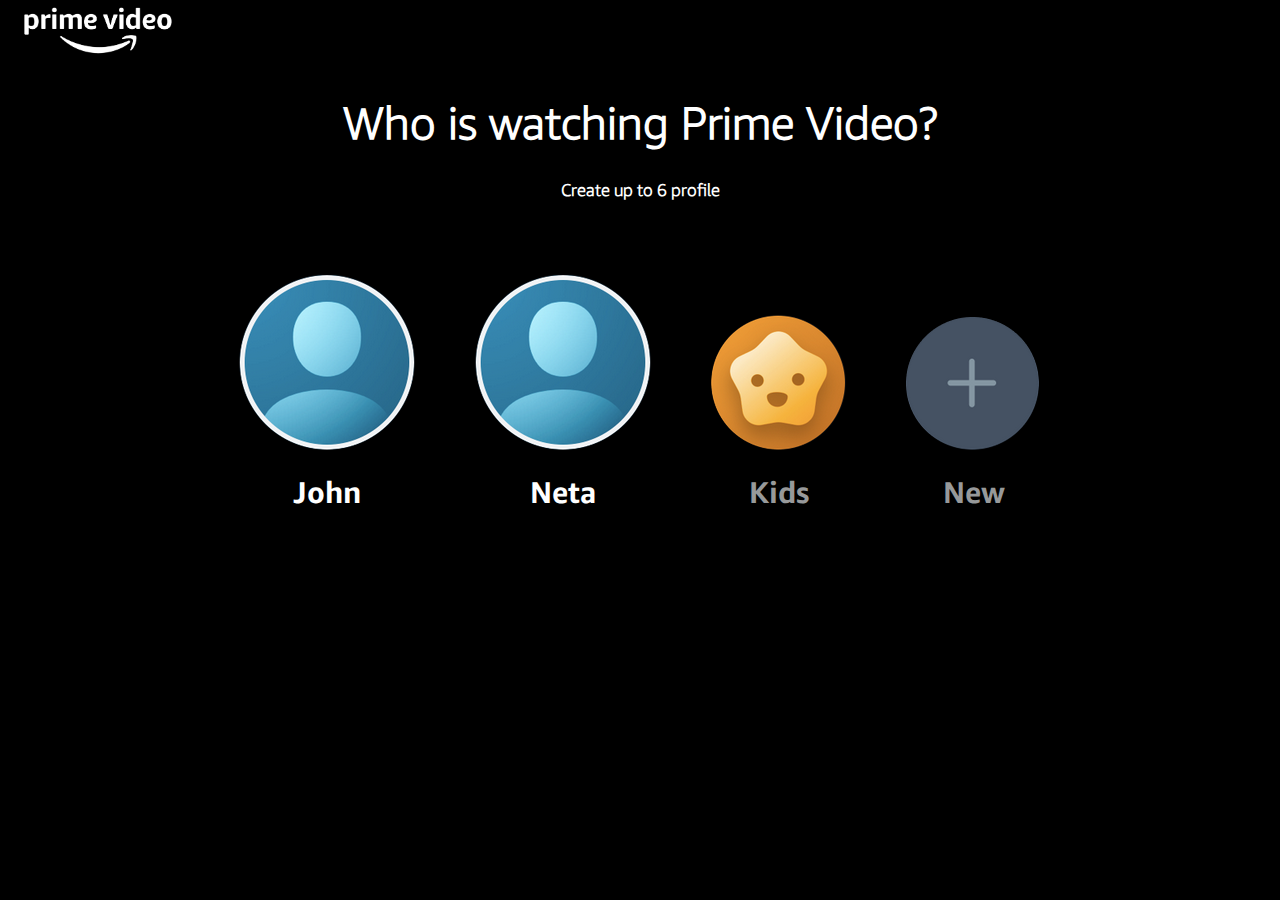
==== commit 4dfc0b78: "updated hyperlinks" ====
--- a/index.html
+++ b/index.html
@@ -12,107 +12,31 @@
 </head>
 <body>
     <div class="main">
-        <div class="hero">
-            <div class="logo"><img src="images/logo.png"></div>
-            <div class="settings"><img src="images/settings.png"></div>
+        <div class="logo"><img src="images/logo.png"></div>
+        <h1 class="profileheader">Who is watching Prime Video?</h1>
+        <h3 class="profilesubheader">Create up to 6 profile</h3>
+        <div class="profilelist">
+                <div class="largeprofile">
+                    <a href="home.html"><img src="images/adult.png"></a>
+                    <div class="profilename">John</div>
+                    <div class="editprofile">Edit</div>
+                </div>
+                <div class="largeprofile">
+                    <a href="home.html"><img src="images/adult.png"></a>
+                    <div class="profilename">Neta</div>
+                    <div class="editprofile">Edit</div>
+                </div>
+                <div class="smallprofile">
+                    <a href="home.html"><img src="images/child.png" height="135" width="135"></a>
+                    <div class="profilename">Kids</div>
+                    <div class="editprofile">Edit</div>
+                </div>
+                <div class="smallprofile">
+                    <a href="home.html"><img src="images/new.png" height="133" width="133"></a>
+                    <div class="profilename">New</div>
+                    <div class="editprofile">Edit</div>
+                </div>
         </div>
-        <div class="featured">
-            <div id="continuewatching" class="featuredButton"><a href="#">CONTINUE<br/>WATCHING</a></div>
-            <div id="top10thisweek" class="featuredButton"><a href="#">TOP 10<br/>THIS WEEK</a></div>
-            <div id="newthisweek" class="featuredButton"><a href="#">NEW THIS<br/>WEEK!</a></div>
-            <div id="newtrailers" class="featuredButton"><a href="#">NEW<br/>TRAILERS</a></div>
-            <div id="buyorrent" class="featuredButton"><a href="#">BUY OR<br/>RENT</a></div>
-        </div>
-        <div class="topheader">
-            <div class="topheaderexplore"><h1>Explore</h1></div>
-            <div class="topheaderbuttons">
-                <div class="search">SEARCH</div>
-                <div id="filter" class="filter">FILTER</div>
-            </div>
-        </div>
-
-        <div class="filtercontainer" id="filtercontainer">
-            <div class="filterrow1">
-                <div id="actionfilter" class="filterbutton">Action</div>
-                <div id="adventurefilter" class="filterbutton">Adventure</div>                
-                <div id="animefilter" class="filterbutton">Anime</div>
-                <div id="blackvoicefilter" class="filterbutton">Black Voice</div>
-                <div id="comedyfilter" class="filterbutton">Comedy</div>
-                <div id="docsfilter" class="filterbutton">Docs</div>
-                <div id="dramafilter" class="filterbutton">Drama</div>
-                <div id="fantasyfilter" class="filterbutton">Fantasy</div>
-                <div id="foreignfilter" class="filterbutton">Foreign</div>
-                <div id="clearall" class="clearbutton">Clear All</div>
-            </div>
-            <div class="filterrow2">
-                <div id="horrorfilter" class="filterbutton">Horror</div>
-                <div id="lgbtqfilter" class="filterbutton">LGBTQ</div>                
-                <div id="militaryfilter" class="filterbutton">Military</div>
-                <div id="musicalfilter" class="filterbutton">Musical</div>
-                <div id="mysteryfilter" class="filterbutton">Mystery</div>
-                <div id="romancefilter" class="filterbutton">Romance</div>
-                <div id="scififilter" class="filterbutton">Science Fiction</div>
-                <div id="sportsfilter" class="filterbutton">Sports</div>
-                <div id="thrillerfilter" class="filterbutton">Thriller</div>
-            </div>
-        </div>
-
-        <div class="featured">
-            <div id="seriescategory" class="featuredButton"><a href="#">Series</a></div>
-            <div id="moviescategory" class="featuredButton"><a href="#">Movies</a></div>
-            <div id="originalscategory" class="featuredButton"><a href="#">Amazon<br/>Originals</a></div>
-            <div id="othercategory" class="featuredButton"><a href="#">Other<br/>Categories</a></div>
-            <div id="wishlist" class="featuredButton"><a href="#">+Wishlist</a></div>
-        </div>
-
-        <div class="titlecontainer">
-            <h3><span class="primestyle">prime</span> Amazon Original Movie</h3>
-            <div class="titlelistings">
-                <div class="title"><img src="images/originalMovie/1.png"></div>
-                <div class="title"><img src="images/originalMovie/2.png"></div>
-                <div class="title"><img src="images/originalMovie/3.png"></div>
-                <div class="title"><img src="images/originalMovie/4.png"></div>
-                <div class="title"><img src="images/originalMovie/5.png"></div>
-            </div>
-        </div>
-
-        <div class="titlecontainer">
-            <h3><span class="primestyle">prime</span> Amazon Original Series</h3>
-            <div class="titlelistings">
-                <div class="title"><img src="images/originalSeries/1.png"></div>
-                <div class="title"><img src="images/originalSeries/2.png"></div>
-                <div class="title"><img src="images/originalSeries/3.png"></div>
-                <div class="title"><img src="images/originalSeries/4.png"></div>
-                <div class="title"><img src="images/originalSeries/5.png"></div>
-            </div>
-        </div>
-
-        <div class="titlecontainer">
-            <h3><span class="primestyle">prime</span> Blockbuster Movies</h3>
-            <div class="titlelistings">
-                <div class="title"><img src="images/blockbusterMovies/1.png"></div>
-                <div class="title"><img src="images/blockbusterMovies/2.png"></div>
-                <div class="title"><img src="images/blockbusterMovies/3.png"></div>
-                <div class="title"><img src="images/blockbusterMovies/4.png"></div>
-                <div class="title"><img src="images/blockbusterMovies/5.png"></div>
-            </div>
-        </div>
-
-        <div class="titlecontainer">
-            <h3>Comedy Movies</h3>
-            <div class="titlelistings">
-                <div class="title"><img src="images/comedyMovies/1.png"></div>
-                <div class="title"><img src="images/comedyMovies/2.png"></div>
-                <div class="title"><img src="images/comedyMovies/3.png"></div>
-                <div class="title"><img src="images/comedyMovies/4.png"></div>
-                <div class="title"><img src="images/comedyMovies/5.png"></div>
-            </div>
-        </div>
-
-
-
     </div>
-    
-
 </body>
 </html>--- a/css/style.css
+++ b/css/style.css
@@ -32,6 +32,7 @@
 body {
     background-color: black;
     color: white;
+    margin: auto;
 
 }
 
@@ -45,6 +46,107 @@
     background-image: url(../images/hero.png);
     background-repeat: no-repeat;
     background-position: center;
+}
+
+.watch {
+    background-image: url(../images/luminaries.png);
+    background-repeat: no-repeat;
+    background-position: center;
+    height: 788px;
+}
+
+.trailer {
+    background-image: url(../images/icarealot.png);
+    background-repeat: no-repeat;
+    background-position: center;
+    height: 788px;
+}
+
+.controlbar {
+
+    display: flex;
+    flex-direction: row;
+    align-items: flex-start;
+    justify-content: space-between;
+
+
+}
+
+.details {
+    margin-left: 75px;
+    font-family: 'EmberRegular', Helvetica, Arial, sans-serif;
+    wid
+}
+
+.titlename {
+    font-family: 'EmberMedium', Helvetica, Arial, sans-serif;
+    font-weight: normal;
+    font-size: 75px;
+    margin-top: 100px;
+
+}
+
+.cardtext {
+    width: 576px;
+}
+
+.categorization {
+    margin-top: 30px;
+    font-family: 'EmberMedium', Helvetica, Arial, sans-serif;
+}
+
+.primaryfilmmeta {
+    margin-top: 20px;
+    font-family: 'EmberMedium', Helvetica, Arial, sans-serif;
+}
+
+.description {
+    margin-top: 20px;
+}
+
+.secondaryfilmmeta {
+    margin-top: 20px;
+}
+
+.watchoptions {
+    margin-top: 60px;
+    display: flex;
+    flex-direction: row;
+    align-items: flex-start;
+    justify-content: flex-start;
+
+}
+
+.metadetail {
+    display: flex;
+    flex-direction: row;
+    align-items: flex-start;
+    justify-content: flex-start; 
+}
+
+.metalabel {
+    font-family: 'EmberMedium', Helvetica, Arial, sans-serif;
+    width: 200px;
+}
+
+
+
+.watchbutton {
+    background-image: url(../images/watchbutton.png);   
+    height: 60px;
+    width: 199px;
+    margin-right: 30px;
+    display: flex;
+    align-items: center;
+    justify-content: center;
+    cursor: pointer;
+    font-family: 'EmberLight', Helvetica, Arial, sans-serif;
+}
+
+.prompt {
+    color: #00A8E1;
+    font-family: 'EmberMedium', Helvetica, Arial, sans-serif;
+    margin-top: 10px;
 }
 
 .logo img {
@@ -117,6 +219,7 @@
     text-align: center;
     text-decoration: none;
     font-family: 'EmberLight', Helvetica, Arial, sans-serif;
+    margin-left: 20px;
 }
 
 .filtercontainer {
@@ -203,4 +306,68 @@
 .primestyle {
     color: #00A8E1;
     font-size: 35px;
+}
+
+.profilelist {
+    display: flex;
+    flex-direction: row;
+    align-items: flex-start;
+    justify-content: center; 
+    margin-top: 80px;
+}
+
+.largeprofile {
+    width: 176px;
+    height: 220px;
+    display: flex;
+    flex-direction: column;
+    justify-content: flex-end;
+    margin: 30px;
+    background-repeat: no-repeat;
+    background-position: center;
+
+}
+
+.smallprofile {
+    width: 135px;
+    height: 220px;
+    display: flex;
+    flex-direction: column;
+    justify-content: flex-end;
+    margin: 30px;
+    background-repeat: no-repeat;
+    background-position: center;
+    color: #97999A;
+}
+
+
+.profilename {
+    font-family: 'EmberMedium', Helvetica, Arial, sans-serif;
+    font-weight: normal;
+ 
+    text-align: center;
+    font-size: 30px;
+    margin-top: 20px;
+}
+
+.editprofile {
+    font-family: 'EmberMedium', Helvetica, Arial, sans-serif;
+    font-weight: normal;
+    color: #97999A;
+    text-align: center;
+    visibility: hidden;
+
+}
+
+.profileheader {
+    font-family: 'EmberLight', Helvetica, Arial, sans-serif;
+    font-size: 45px;
+    text-align: center;
+    margin-top: 30px;
+}
+
+.profilesubheader {
+    font-family: 'EmberLight', Helvetica, Arial, sans-serif;
+    font-size: 17px;
+    text-align: center;
 }